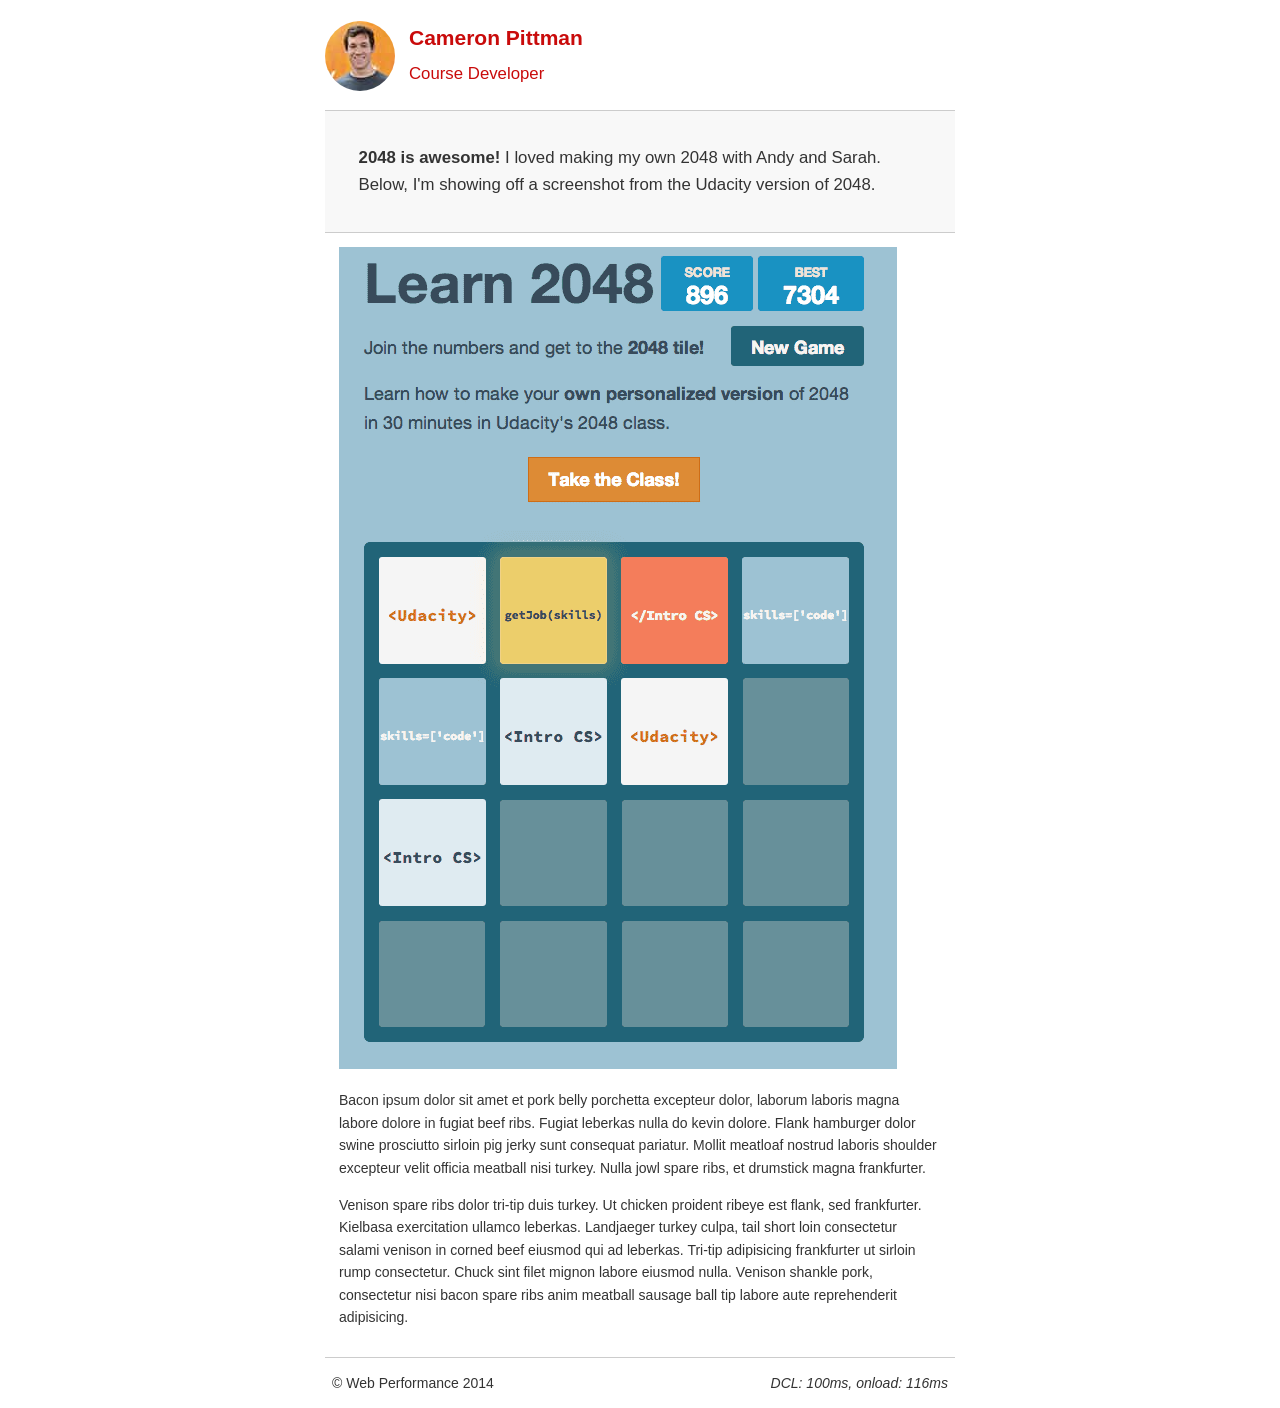
==== project-2048.html @ 45defd02 "split mobile style & minify all" ====
<!DOCTYPE html>
<html lang="en">
  <head>
    <meta charset="utf-8">
    <meta name="viewport" content="width=device-width, initial-scale=1">
    <meta name="description" content="xx">
    <meta name="author" content="xx">
    <title>Cameron Pittman: Portfolio</title>
    <link href="css/style.css" rel="stylesheet">
    <link href="css/print.css" rel="stylesheet" media="print">
    <link rel="stylesheet" href="smart-phone-style.css" media="(max-width:480px) and (orientation: portrait)">
    <script>
      (function(w,g){w['GoogleAnalyticsObject']=g;
      w[g]=w[g]||function(){(w[g].q=w[g].q||[]).push(arguments)};w[g].l=1*new Date();})(window,'ga');
      // Optional TODO: replace with your Google Analytics profile ID.
      ga('create', 'UA-XXXX-Y');
      ga('send', 'pageview');
    </script>
    <script src="//www.google-analytics.com/analytics.js"></script>
    <script src="js/perfmatters.js"></script>
  </head>

  <body>
    <header>
      <a href="/"><img src="img/profilepic.jpg"></a>
      <p>Cameron Pittman<br><span>Course Developer</span></p>
    </header>

    <div class="container">
      <div class="hero">
        <strong>2048 is awesome!</strong> I loved making my own 2048 with Andy and Sarah. Below, I'm showing off a screenshot from the Udacity version of 2048.
      </div>

      <div class="content">

        <img class="img-responsive" src="img/2048.png">

        <p>Bacon ipsum dolor sit amet et pork belly porchetta excepteur dolor, laborum laboris magna labore dolore in fugiat beef ribs. Fugiat leberkas nulla do kevin dolore. Flank hamburger dolor swine prosciutto sirloin pig jerky sunt consequat pariatur. Mollit meatloaf nostrud laboris shoulder excepteur velit officia meatball nisi turkey. Nulla jowl spare ribs, et drumstick magna frankfurter.</p>

        <p>Venison spare ribs dolor tri-tip duis turkey. Ut chicken proident ribeye est flank, sed frankfurter. Kielbasa exercitation ullamco leberkas. Landjaeger turkey culpa, tail short loin consectetur salami venison in corned beef eiusmod qui ad leberkas. Tri-tip adipisicing frankfurter ut sirloin rump consectetur. Chuck sint filet mignon labore eiusmod nulla. Venison shankle pork, consectetur nisi bacon spare ribs anim meatball sausage ball tip labore aute reprehenderit adipisicing.</p>

    </div>

    <footer>
      <p>&copy; Web Performance 2014 <span id="crp-stats"></span></p>
    </footer>
  </body>
</html>
---- css/style.css ----
html{font-size:100%;overflow-y:scroll;-webkit-tap-highlight-color:rgba(0,0,0,0);-ms-text-size-adjust:100%;-webkit-text-size-adjust:none}body{margin:0;font-size:14px;line-height:1.61;font-weight:400}body,button,input,select,textarea{font-family:'Open Sans',sans-serif;color:#333}a{color:#12C}a:visited{color:#61C}a:focus{outline:thin dotted}a:hover,a:active{color:#c00;outline:0}b,strong{font-weight:700}pre,code{font-family:monospace,monospace;font-size:1em}ul,ol{margin:1em 0;padding:0 0 0 20px}img{border:0;max-width:100%}body{background:#fff}header,footer,.container{max-width:45em;margin:0 auto}header{padding:0 .5em;color:#C90B0B}header img{border-radius:40px;float:left}header p{font-size:1.5em;font-weight:700;padding-left:4em}header p span{font-size:.8em;font-weight:400}.hero{padding:2em;background-color:#f8f8f8;font-size:1.2em;border-bottom:1px solid #ccc;border-top:1px solid #ccc}.content{padding:1em 1em}.content li{list-style-type:none;font-size:1.1em}li img{float:left;padding-right:1em}li p{font-size:.9em;font-style:italic}footer{padding:0 .5em;border-top:1px solid #ccc}footer span{float:right;font-style:italic}
---- css/print.css ----
@media print{*{background:transparent!important;color:black!important;text-shadow:none!important;filter:none!important;-ms-filter:none!important}a,a:visited{color:#444!important;text-decoration:underline}a[href]:after{content:" (" attr(href) ")"}tr,img{page-break-inside:avoid}img{max-width:100%!important}@page{margin:.5cm}p,h2,h3{orphans:3;widows:3}h2,h3{page-break-after:avoid}}
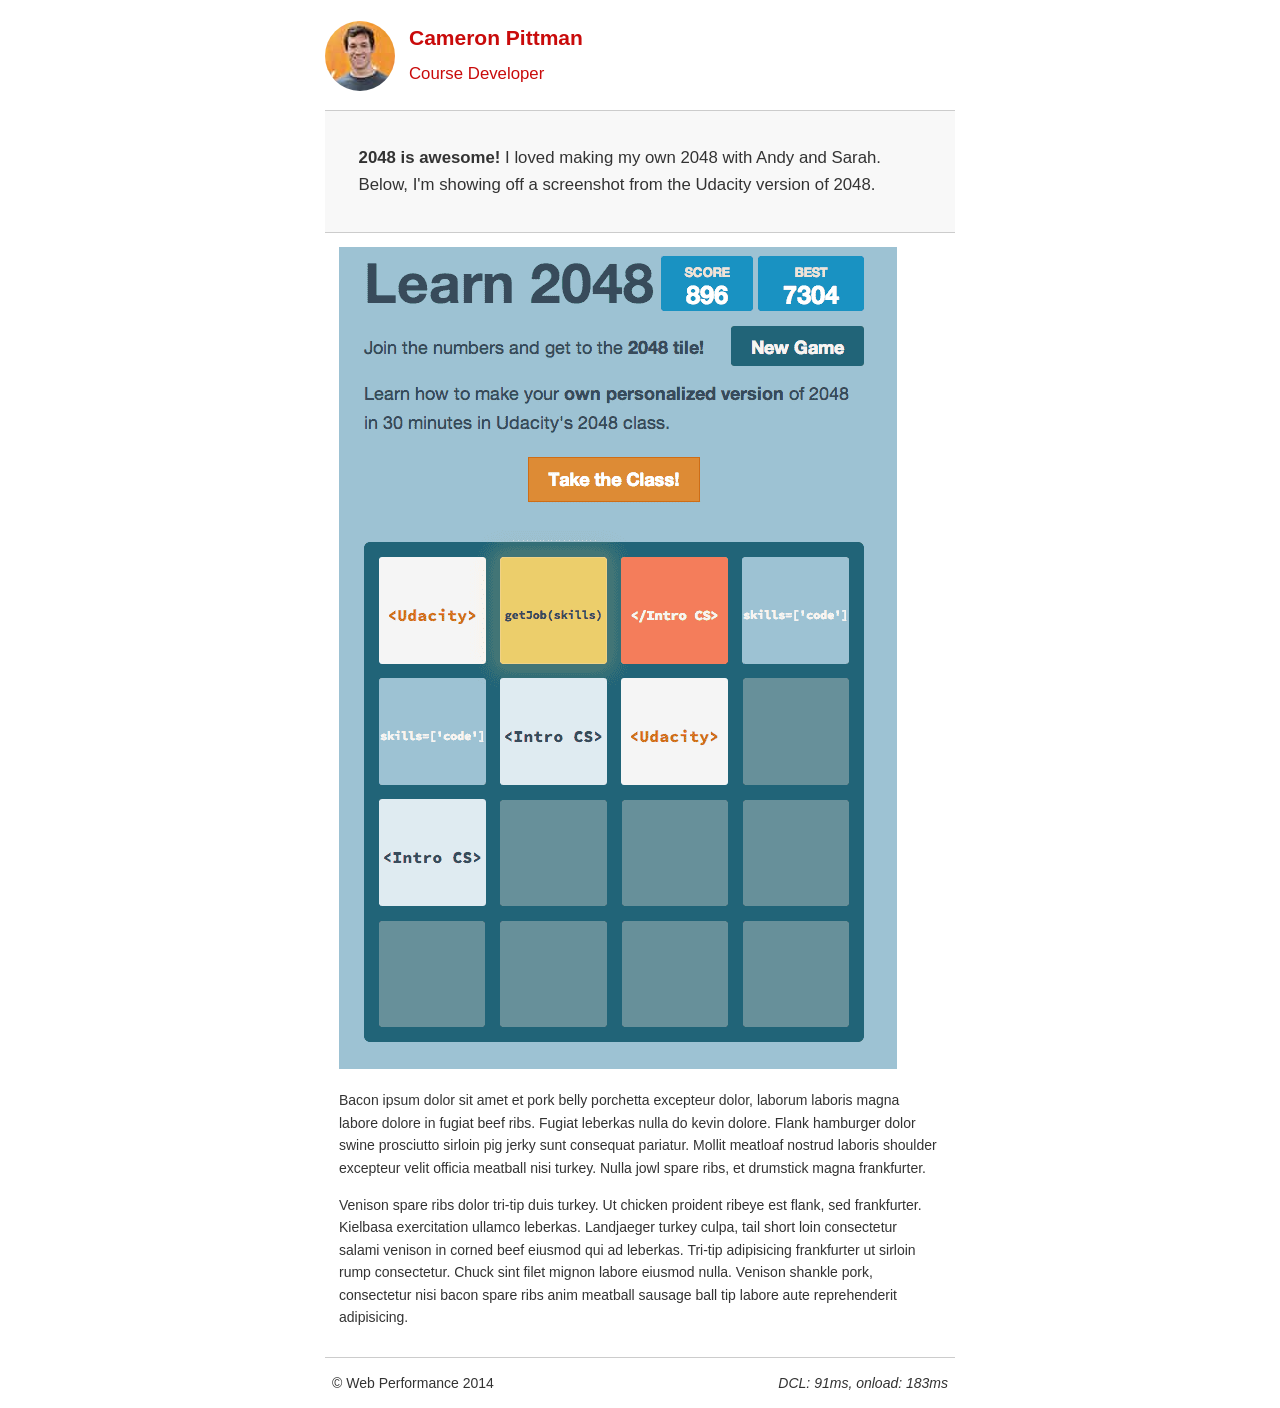
==== commit d3f377f1: "minify html" ====
--- a/project-2048.html
+++ b/project-2048.html
@@ -1,48 +1 @@
-<!DOCTYPE html>
-<html lang="en">
-  <head>
-    <meta charset="utf-8">
-    <meta name="viewport" content="width=device-width, initial-scale=1">
-    <meta name="description" content="xx">
-    <meta name="author" content="xx">
-    <title>Cameron Pittman: Portfolio</title>
-    <link href="css/style.css" rel="stylesheet">
-    <link href="css/print.css" rel="stylesheet" media="print">
-    <link rel="stylesheet" href="smart-phone-style.css" media="(max-width:480px) and (orientation: portrait)">
-    <script>
-      (function(w,g){w['GoogleAnalyticsObject']=g;
-      w[g]=w[g]||function(){(w[g].q=w[g].q||[]).push(arguments)};w[g].l=1*new Date();})(window,'ga');
-      // Optional TODO: replace with your Google Analytics profile ID.
-      ga('create', 'UA-XXXX-Y');
-      ga('send', 'pageview');
-    </script>
-    <script src="//www.google-analytics.com/analytics.js"></script>
-    <script src="js/perfmatters.js"></script>
-  </head>
-
-  <body>
-    <header>
-      <a href="/"><img src="img/profilepic.jpg"></a>
-      <p>Cameron Pittman<br><span>Course Developer</span></p>
-    </header>
-
-    <div class="container">
-      <div class="hero">
-        <strong>2048 is awesome!</strong> I loved making my own 2048 with Andy and Sarah. Below, I'm showing off a screenshot from the Udacity version of 2048.
-      </div>
-
-      <div class="content">
-
-        <img class="img-responsive" src="img/2048.png">
-
-        <p>Bacon ipsum dolor sit amet et pork belly porchetta excepteur dolor, laborum laboris magna labore dolore in fugiat beef ribs. Fugiat leberkas nulla do kevin dolore. Flank hamburger dolor swine prosciutto sirloin pig jerky sunt consequat pariatur. Mollit meatloaf nostrud laboris shoulder excepteur velit officia meatball nisi turkey. Nulla jowl spare ribs, et drumstick magna frankfurter.</p>
-
-        <p>Venison spare ribs dolor tri-tip duis turkey. Ut chicken proident ribeye est flank, sed frankfurter. Kielbasa exercitation ullamco leberkas. Landjaeger turkey culpa, tail short loin consectetur salami venison in corned beef eiusmod qui ad leberkas. Tri-tip adipisicing frankfurter ut sirloin rump consectetur. Chuck sint filet mignon labore eiusmod nulla. Venison shankle pork, consectetur nisi bacon spare ribs anim meatball sausage ball tip labore aute reprehenderit adipisicing.</p>
-
-    </div>
-
-    <footer>
-      <p>&copy; Web Performance 2014 <span id="crp-stats"></span></p>
-    </footer>
-  </body>
-</html>
+<!DOCTYPE html><html lang="en"><head><meta charset="utf-8"><meta name="viewport" content="width=device-width, initial-scale=1"><meta name="description" content="xx"><meta name="author" content="xx"><title>Cameron Pittman: Portfolio</title><link href="css/style.css" rel="stylesheet"><link href="css/print.css" rel="stylesheet" media="print"><link rel="stylesheet" href="smart-phone-style.css" media="(max-width:480px) and (orientation: portrait)"> <script>(function(w,g){w['GoogleAnalyticsObject']=g;w[g]=w[g]||function(){(w[g].q=w[g].q||[]).push(arguments)};w[g].l=1*new Date();})(window,'ga');ga('create','UA-XXXX-Y');ga('send','pageview');</script> <script src="//www.google-analytics.com/analytics.js"></script> <script src="js/perfmatters.js"></script> </head><body> <header> <a href="/"><img src="img/profilepic.jpg"></a><p>Cameron Pittman<br><span>Course Developer</span></p> </header><div class="container"><div class="hero"> <strong>2048 is awesome!</strong> I loved making my own 2048 with Andy and Sarah. Below, I'm showing off a screenshot from the Udacity version of 2048.</div><div class="content"><img class="img-responsive" src="img/2048.png"><p>Bacon ipsum dolor sit amet et pork belly porchetta excepteur dolor, laborum laboris magna labore dolore in fugiat beef ribs. Fugiat leberkas nulla do kevin dolore. Flank hamburger dolor swine prosciutto sirloin pig jerky sunt consequat pariatur. Mollit meatloaf nostrud laboris shoulder excepteur velit officia meatball nisi turkey. Nulla jowl spare ribs, et drumstick magna frankfurter.</p><p>Venison spare ribs dolor tri-tip duis turkey. Ut chicken proident ribeye est flank, sed frankfurter. Kielbasa exercitation ullamco leberkas. Landjaeger turkey culpa, tail short loin consectetur salami venison in corned beef eiusmod qui ad leberkas. Tri-tip adipisicing frankfurter ut sirloin rump consectetur. Chuck sint filet mignon labore eiusmod nulla. Venison shankle pork, consectetur nisi bacon spare ribs anim meatball sausage ball tip labore aute reprehenderit adipisicing.</p></div><footer><p>&copy; Web Performance 2014 <span id="crp-stats"></span></p> </footer></body></html>
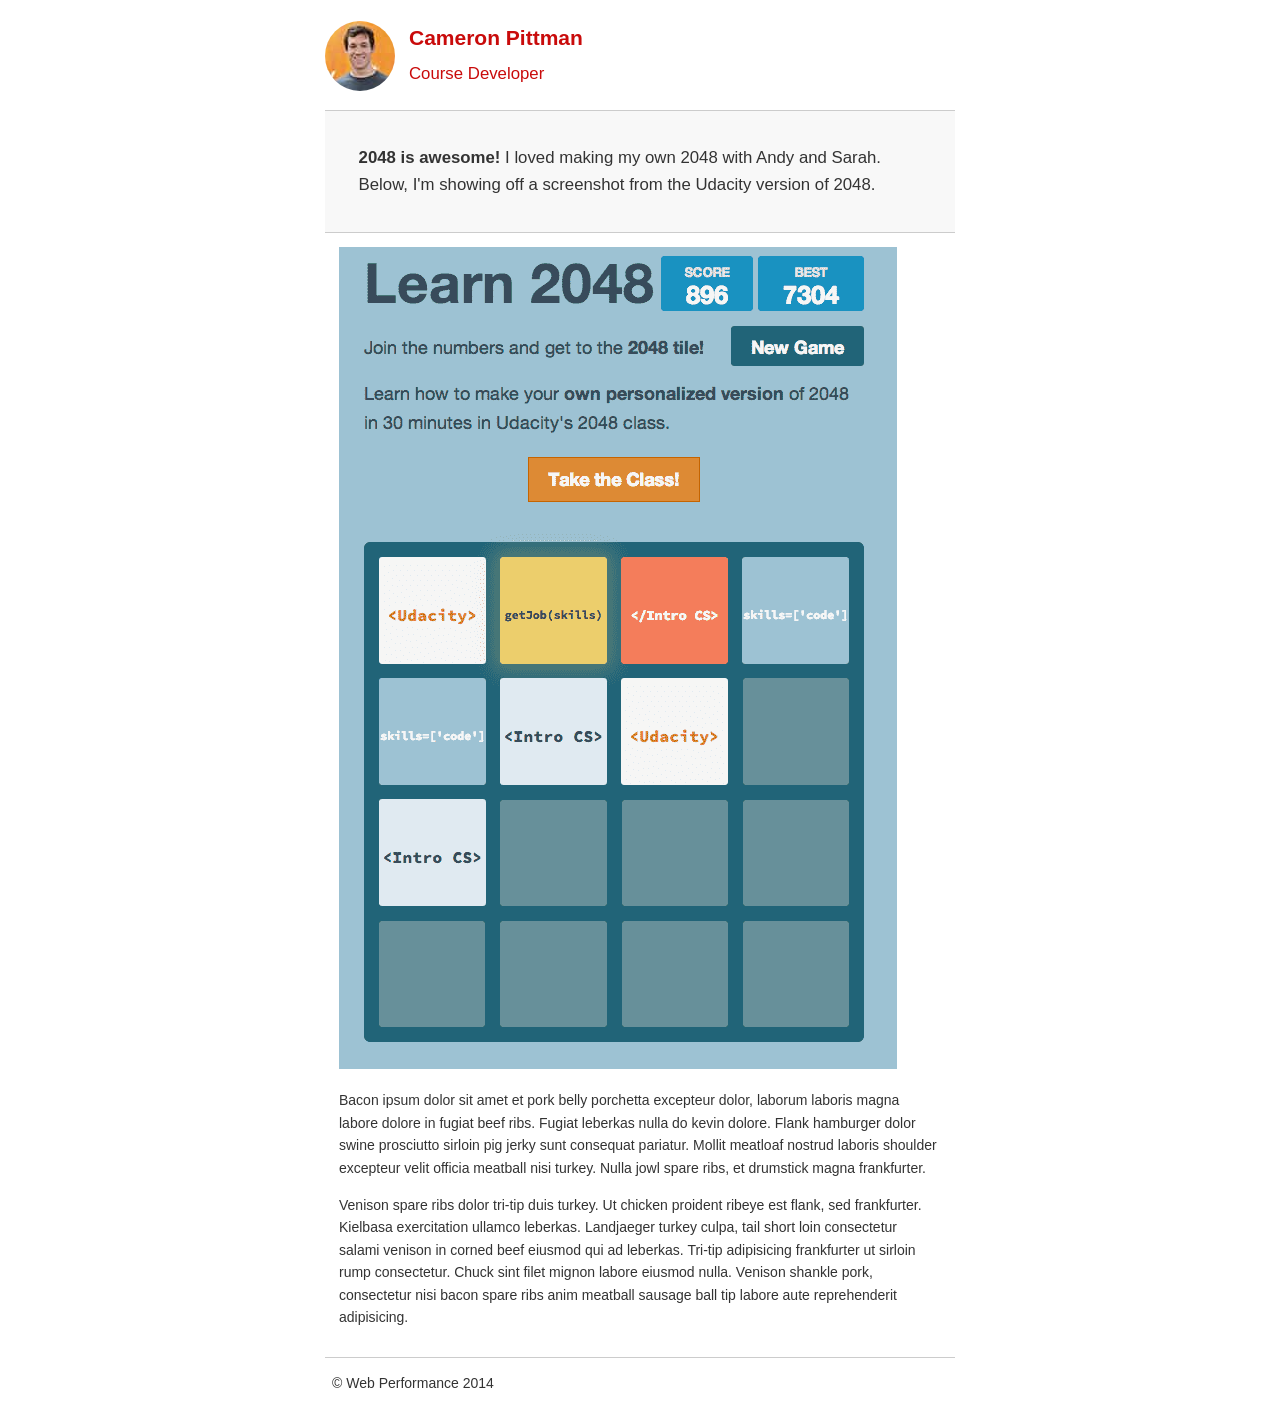
==== commit de3735a4: "edit for performance" ====
--- a/project-2048.html
+++ b/project-2048.html
@@ -1 +1,52 @@
-<!DOCTYPE html><html lang="en"><head><meta charset="utf-8"><meta name="viewport" content="width=device-width, initial-scale=1"><meta name="description" content="xx"><meta name="author" content="xx"><title>Cameron Pittman: Portfolio</title><link href="css/style.css" rel="stylesheet"><link href="css/print.css" rel="stylesheet" media="print"><link rel="stylesheet" href="smart-phone-style.css" media="(max-width:480px) and (orientation: portrait)"> <script>(function(w,g){w['GoogleAnalyticsObject']=g;w[g]=w[g]||function(){(w[g].q=w[g].q||[]).push(arguments)};w[g].l=1*new Date();})(window,'ga');ga('create','UA-XXXX-Y');ga('send','pageview');</script> <script src="//www.google-analytics.com/analytics.js"></script> <script src="js/perfmatters.js"></script> </head><body> <header> <a href="/"><img src="img/profilepic.jpg"></a><p>Cameron Pittman<br><span>Course Developer</span></p> </header><div class="container"><div class="hero"> <strong>2048 is awesome!</strong> I loved making my own 2048 with Andy and Sarah. Below, I'm showing off a screenshot from the Udacity version of 2048.</div><div class="content"><img class="img-responsive" src="img/2048.png"><p>Bacon ipsum dolor sit amet et pork belly porchetta excepteur dolor, laborum laboris magna labore dolore in fugiat beef ribs. Fugiat leberkas nulla do kevin dolore. Flank hamburger dolor swine prosciutto sirloin pig jerky sunt consequat pariatur. Mollit meatloaf nostrud laboris shoulder excepteur velit officia meatball nisi turkey. Nulla jowl spare ribs, et drumstick magna frankfurter.</p><p>Venison spare ribs dolor tri-tip duis turkey. Ut chicken proident ribeye est flank, sed frankfurter. Kielbasa exercitation ullamco leberkas. Landjaeger turkey culpa, tail short loin consectetur salami venison in corned beef eiusmod qui ad leberkas. Tri-tip adipisicing frankfurter ut sirloin rump consectetur. Chuck sint filet mignon labore eiusmod nulla. Venison shankle pork, consectetur nisi bacon spare ribs anim meatball sausage ball tip labore aute reprehenderit adipisicing.</p></div><footer><p>&copy; Web Performance 2014 <span id="crp-stats"></span></p> </footer></body></html>+<!DOCTYPE html>
+<html lang="en">
+  <head>
+    <meta charset="utf-8">
+    <meta name="viewport" content="width=device-width, initial-scale=1">
+    <meta name="description" content=" FILL ME IN ">
+    <meta name="author" content=" FILL ME IN ">
+    <title>Cameron Pittman: Portfolio</title>
+
+    <link href="css/style.css" rel="stylesheet">
+    <link href="css/print.css" rel="stylesheet" media="print">
+    <link rel="stylesheet" href="css/Smartphones.css" media="max-width: 480px">
+    
+    <script async src="//www.google-analytics.com/analytics.js"></script>
+    <script src="js/perfmatters.js"></script>
+  </head>
+
+  <body>
+    <header>
+      <a href="/"><img src="img/profilepic.jpg"></a>
+      <p>Cameron Pittman<br><span>Course Developer</span></p>
+    </header>
+
+    <div class="container">
+      <div class="hero">
+        <strong>2048 is awesome!</strong> I loved making my own 2048 with Andy and Sarah. Below, I'm showing off a screenshot from the Udacity version of 2048.
+      </div>
+
+      <div class="content">
+
+        <img class="img-responsive" src="img/2048.png">
+
+        <p>Bacon ipsum dolor sit amet et pork belly porchetta excepteur dolor, laborum laboris magna labore dolore in fugiat beef ribs. Fugiat leberkas nulla do kevin dolore. Flank hamburger dolor swine prosciutto sirloin pig jerky sunt consequat pariatur. Mollit meatloaf nostrud laboris shoulder excepteur velit officia meatball nisi turkey. Nulla jowl spare ribs, et drumstick magna frankfurter.</p>
+
+        <p>Venison spare ribs dolor tri-tip duis turkey. Ut chicken proident ribeye est flank, sed frankfurter. Kielbasa exercitation ullamco leberkas. Landjaeger turkey culpa, tail short loin consectetur salami venison in corned beef eiusmod qui ad leberkas. Tri-tip adipisicing frankfurter ut sirloin rump consectetur. Chuck sint filet mignon labore eiusmod nulla. Venison shankle pork, consectetur nisi bacon spare ribs anim meatball sausage ball tip labore aute reprehenderit adipisicing.</p>
+
+    </div>
+
+    <footer>
+      <p>&copy; Web Performance 2014 <span id="crp-stats"></span></p>
+    </footer>
+
+    <script>
+      (function(w,g){w['GoogleAnalyticsObject']=g;
+      w[g]=w[g]||function(){(w[g].q=w[g].q||[]).push(arguments)};w[g].l=1*new Date();})(window,'ga');
+
+      // Optional TODO: replace with your Google Analytics profile ID.
+      ga('create', 'UA-XXXX-Y');
+      ga('send', 'pageview');
+    </script>
+  </body>
+</html>
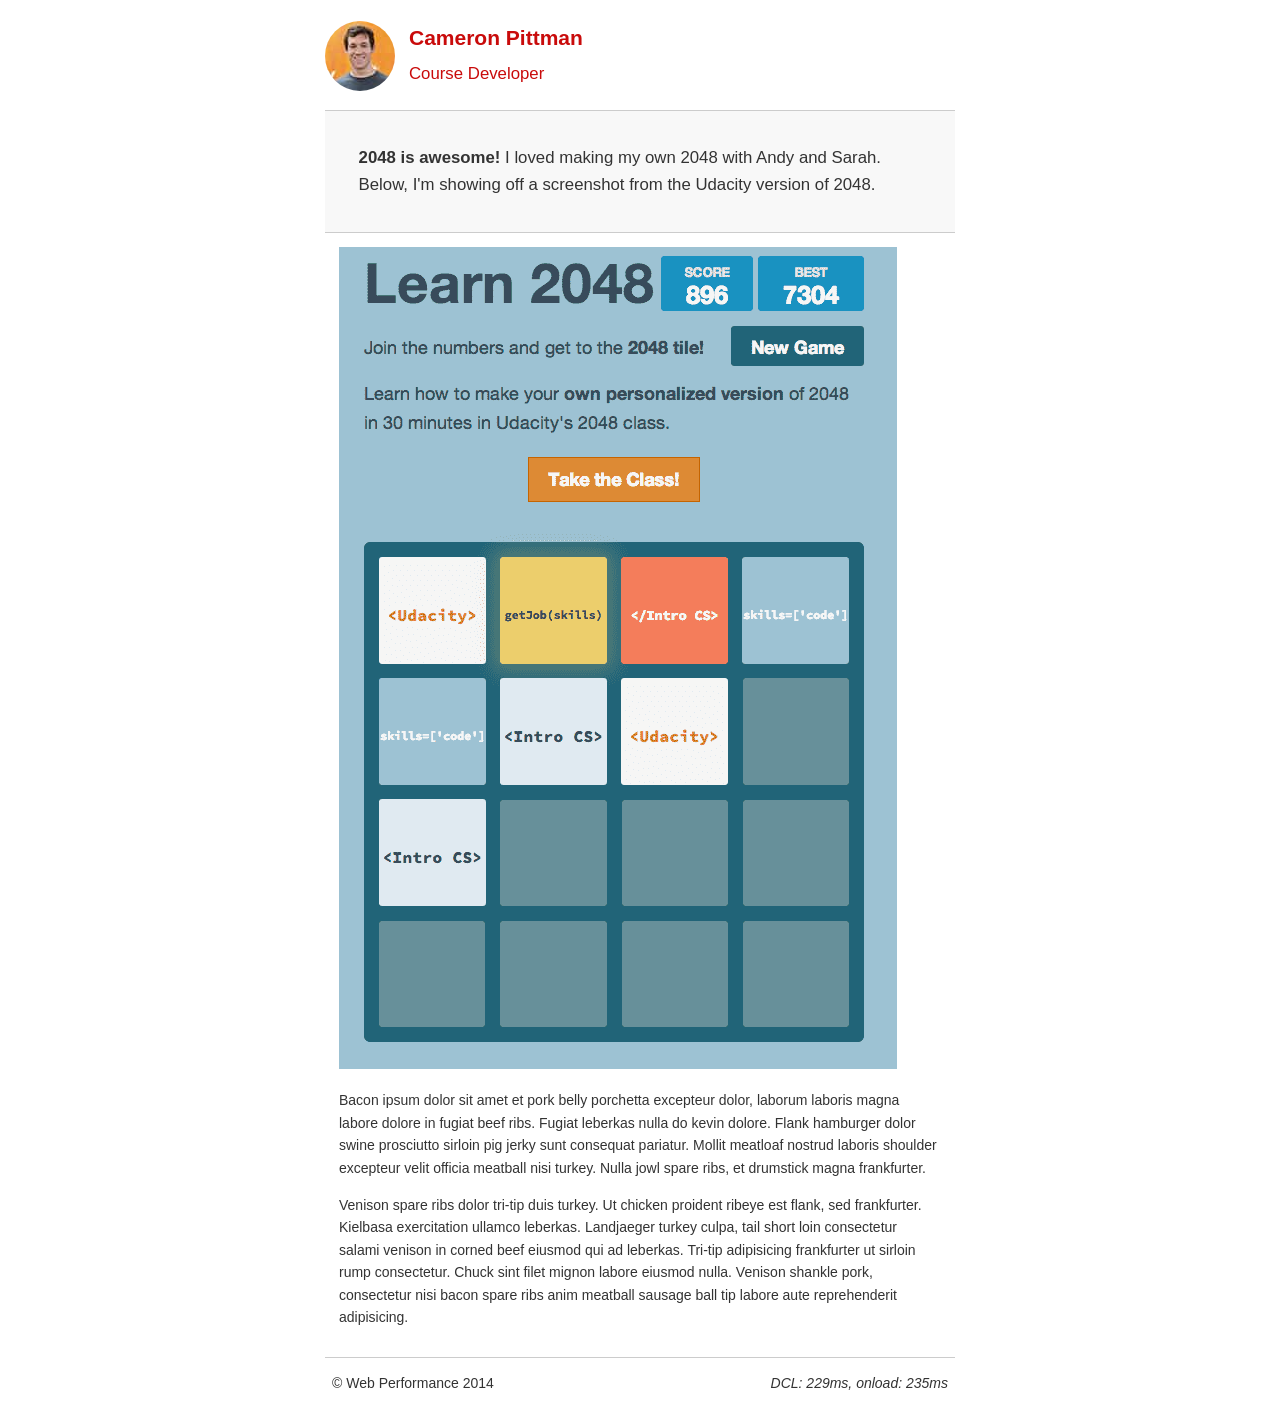
==== commit 7893ee30: "minify html" ====
--- a/project-2048.html
+++ b/project-2048.html
@@ -1,52 +1 @@
-<!DOCTYPE html>
-<html lang="en">
-  <head>
-    <meta charset="utf-8">
-    <meta name="viewport" content="width=device-width, initial-scale=1">
-    <meta name="description" content=" FILL ME IN ">
-    <meta name="author" content=" FILL ME IN ">
-    <title>Cameron Pittman: Portfolio</title>
-
-    <link href="css/style.css" rel="stylesheet">
-    <link href="css/print.css" rel="stylesheet" media="print">
-    <link rel="stylesheet" href="css/Smartphones.css" media="max-width: 480px">
-    
-    <script async src="//www.google-analytics.com/analytics.js"></script>
-    <script src="js/perfmatters.js"></script>
-  </head>
-
-  <body>
-    <header>
-      <a href="/"><img src="img/profilepic.jpg"></a>
-      <p>Cameron Pittman<br><span>Course Developer</span></p>
-    </header>
-
-    <div class="container">
-      <div class="hero">
-        <strong>2048 is awesome!</strong> I loved making my own 2048 with Andy and Sarah. Below, I'm showing off a screenshot from the Udacity version of 2048.
-      </div>
-
-      <div class="content">
-
-        <img class="img-responsive" src="img/2048.png">
-
-        <p>Bacon ipsum dolor sit amet et pork belly porchetta excepteur dolor, laborum laboris magna labore dolore in fugiat beef ribs. Fugiat leberkas nulla do kevin dolore. Flank hamburger dolor swine prosciutto sirloin pig jerky sunt consequat pariatur. Mollit meatloaf nostrud laboris shoulder excepteur velit officia meatball nisi turkey. Nulla jowl spare ribs, et drumstick magna frankfurter.</p>
-
-        <p>Venison spare ribs dolor tri-tip duis turkey. Ut chicken proident ribeye est flank, sed frankfurter. Kielbasa exercitation ullamco leberkas. Landjaeger turkey culpa, tail short loin consectetur salami venison in corned beef eiusmod qui ad leberkas. Tri-tip adipisicing frankfurter ut sirloin rump consectetur. Chuck sint filet mignon labore eiusmod nulla. Venison shankle pork, consectetur nisi bacon spare ribs anim meatball sausage ball tip labore aute reprehenderit adipisicing.</p>
-
-    </div>
-
-    <footer>
-      <p>&copy; Web Performance 2014 <span id="crp-stats"></span></p>
-    </footer>
-
-    <script>
-      (function(w,g){w['GoogleAnalyticsObject']=g;
-      w[g]=w[g]||function(){(w[g].q=w[g].q||[]).push(arguments)};w[g].l=1*new Date();})(window,'ga');
-
-      // Optional TODO: replace with your Google Analytics profile ID.
-      ga('create', 'UA-XXXX-Y');
-      ga('send', 'pageview');
-    </script>
-  </body>
-</html>
+<!DOCTYPE html><html lang="en"> <head> <meta charset="utf-8"> <meta name="viewport" content="width=device-width, initial-scale=1"> <meta name="description" content=" FILL ME IN "> <meta name="author" content=" FILL ME IN "> <title>Cameron Pittman: Portfolio</title> <link href="css/style.css" rel="stylesheet"> <link href="css/print.css" rel="stylesheet" media="print"> <link rel="stylesheet" href="css/Smartphones.css" media="max-width: 480px"> <script async src="//www.google-analytics.com/analytics.js"></script> <script async src="js/perfmatters.js"></script> </head> <body> <header> <a href="/"><img src="img/profilepic.jpg"></a> <p>Cameron Pittman<br><span>Course Developer</span></p></header> <div class="container"> <div class="hero"> <strong>2048 is awesome!</strong> I loved making my own 2048 with Andy and Sarah. Below, I'm showing off a screenshot from the Udacity version of 2048. </div><div class="content"> <img class="img-responsive" src="img/2048.png"> <p>Bacon ipsum dolor sit amet et pork belly porchetta excepteur dolor, laborum laboris magna labore dolore in fugiat beef ribs. Fugiat leberkas nulla do kevin dolore. Flank hamburger dolor swine prosciutto sirloin pig jerky sunt consequat pariatur. Mollit meatloaf nostrud laboris shoulder excepteur velit officia meatball nisi turkey. Nulla jowl spare ribs, et drumstick magna frankfurter.</p><p>Venison spare ribs dolor tri-tip duis turkey. Ut chicken proident ribeye est flank, sed frankfurter. Kielbasa exercitation ullamco leberkas. Landjaeger turkey culpa, tail short loin consectetur salami venison in corned beef eiusmod qui ad leberkas. Tri-tip adipisicing frankfurter ut sirloin rump consectetur. Chuck sint filet mignon labore eiusmod nulla. Venison shankle pork, consectetur nisi bacon spare ribs anim meatball sausage ball tip labore aute reprehenderit adipisicing.</p></div><footer> <p>&copy; Web Performance 2014 <span id="crp-stats"></span></p></footer> <script>(function(w,g){w['GoogleAnalyticsObject']=g; w[g]=w[g]||function(){(w[g].q=w[g].q||[]).push(arguments)};w[g].l=1*new Date();})(window,'ga'); // Optional TODO: replace with your Google Analytics profile ID. ga('create', 'UA-XXXX-Y'); ga('send', 'pageview'); </script> </body></html>
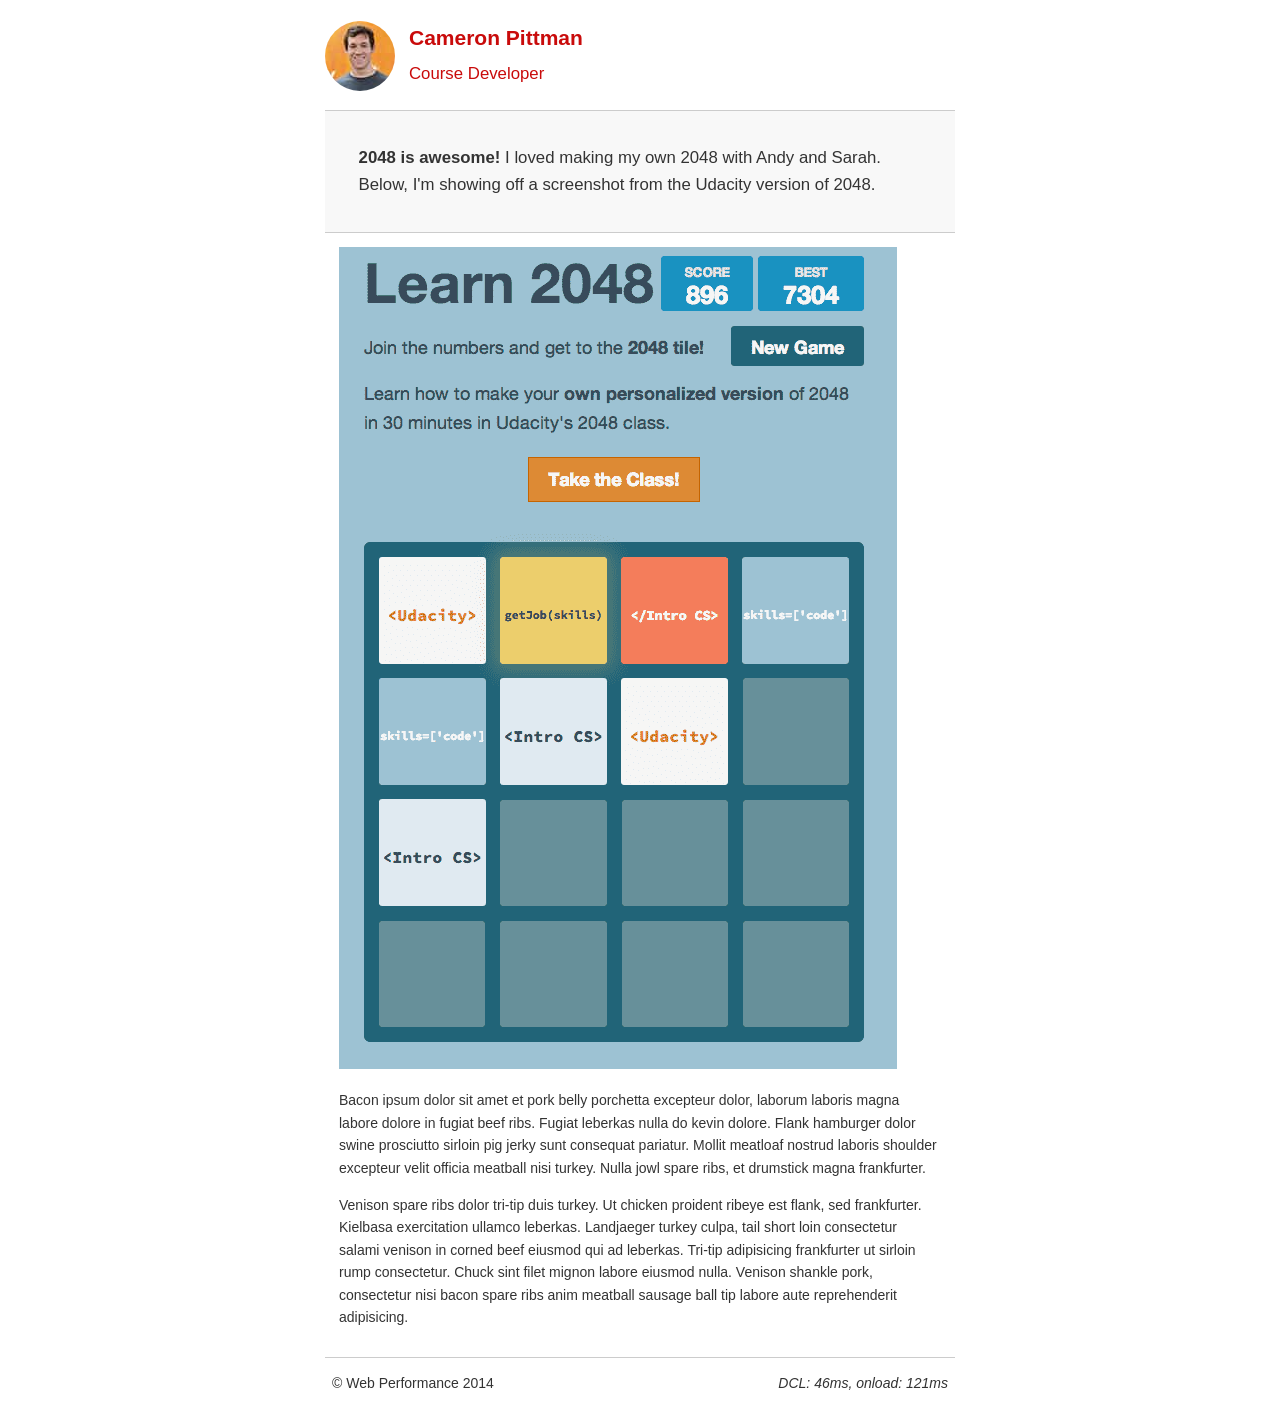
==== commit 57efa3d1: "inline style.css" ====
--- a/project-2048.html
+++ b/project-2048.html
@@ -1 +1,3 @@
-<!DOCTYPE html><html lang="en"> <head> <meta charset="utf-8"> <meta name="viewport" content="width=device-width, initial-scale=1"> <meta name="description" content=" FILL ME IN "> <meta name="author" content=" FILL ME IN "> <title>Cameron Pittman: Portfolio</title> <link href="css/style.css" rel="stylesheet"> <link href="css/print.css" rel="stylesheet" media="print"> <link rel="stylesheet" href="css/Smartphones.css" media="max-width: 480px"> <script async src="//www.google-analytics.com/analytics.js"></script> <script async src="js/perfmatters.js"></script> </head> <body> <header> <a href="/"><img src="img/profilepic.jpg"></a> <p>Cameron Pittman<br><span>Course Developer</span></p></header> <div class="container"> <div class="hero"> <strong>2048 is awesome!</strong> I loved making my own 2048 with Andy and Sarah. Below, I'm showing off a screenshot from the Udacity version of 2048. </div><div class="content"> <img class="img-responsive" src="img/2048.png"> <p>Bacon ipsum dolor sit amet et pork belly porchetta excepteur dolor, laborum laboris magna labore dolore in fugiat beef ribs. Fugiat leberkas nulla do kevin dolore. Flank hamburger dolor swine prosciutto sirloin pig jerky sunt consequat pariatur. Mollit meatloaf nostrud laboris shoulder excepteur velit officia meatball nisi turkey. Nulla jowl spare ribs, et drumstick magna frankfurter.</p><p>Venison spare ribs dolor tri-tip duis turkey. Ut chicken proident ribeye est flank, sed frankfurter. Kielbasa exercitation ullamco leberkas. Landjaeger turkey culpa, tail short loin consectetur salami venison in corned beef eiusmod qui ad leberkas. Tri-tip adipisicing frankfurter ut sirloin rump consectetur. Chuck sint filet mignon labore eiusmod nulla. Venison shankle pork, consectetur nisi bacon spare ribs anim meatball sausage ball tip labore aute reprehenderit adipisicing.</p></div><footer> <p>&copy; Web Performance 2014 <span id="crp-stats"></span></p></footer> <script>(function(w,g){w['GoogleAnalyticsObject']=g; w[g]=w[g]||function(){(w[g].q=w[g].q||[]).push(arguments)};w[g].l=1*new Date();})(window,'ga'); // Optional TODO: replace with your Google Analytics profile ID. ga('create', 'UA-XXXX-Y'); ga('send', 'pageview'); </script> </body></html>+<!DOCTYPE html><html lang="en"> <head> <meta charset="utf-8"> <meta name="viewport" content="width=device-width, initial-scale=1"> <meta name="description" content=" FILL ME IN "> <meta name="author" content=" FILL ME IN "> <title>Cameron Pittman: Portfolio</title> <style>
+    html{font-size:100%;overflow-y:scroll;-webkit-tap-highlight-color:rgba(0,0,0,0);-ms-text-size-adjust:100%;-webkit-text-size-adjust:none}body{margin:0;font-size:14px;line-height:1.61;font-weight:400}body,button,input,select,textarea{font-family:'Open Sans',sans-serif;color:#333}a{color:#12C}a:visited{color:#61C}a:focus{outline:thin dotted}a:hover,a:active{color:#c00;outline:0}b,strong{font-weight:700}pre,code{font-family:monospace,monospace;font-size:1em}ul,ol{margin:1em 0;padding:0 0 0 20px}img{border:0;max-width:100%}body{background:#fff}header,footer,.container{max-width:45em;margin:0 auto}header{padding:0 .5em;color:#C90B0B}header img{border-radius:40px;float:left}header p{font-size:1.5em;font-weight:700;padding-left:4em}header p span{font-size:.8em;font-weight:400}.hero{padding:2em;background-color:#f8f8f8;font-size:1.2em;border-bottom:1px solid #ccc;border-top:1px solid #ccc}.content{padding:1em 1em}.content li{list-style-type:none;font-size:1.1em}li img{float:left;padding-right:1em}li p{font-size:.9em;font-style:italic}footer{padding:0 .5em;border-top:1px solid #ccc}footer span{float:right;font-style:italic}
+  </style> <link href="css/print.css" rel="stylesheet" media="print"> <link rel="stylesheet" href="css/smart-phone-style.css" media="max-width: 480px"> <script async src="//www.google-analytics.com/analytics.js"></script> <script async src="js/perfmatters.js"></script> </head> <body> <header> <a href="/"><img src="img/profilepic.jpg"></a> <p>Cameron Pittman<br><span>Course Developer</span></p></header> <div class="container"> <div class="hero"> <strong>2048 is awesome!</strong> I loved making my own 2048 with Andy and Sarah. Below, I'm showing off a screenshot from the Udacity version of 2048. </div><div class="content"> <img class="img-responsive" src="img/2048.png"> <p>Bacon ipsum dolor sit amet et pork belly porchetta excepteur dolor, laborum laboris magna labore dolore in fugiat beef ribs. Fugiat leberkas nulla do kevin dolore. Flank hamburger dolor swine prosciutto sirloin pig jerky sunt consequat pariatur. Mollit meatloaf nostrud laboris shoulder excepteur velit officia meatball nisi turkey. Nulla jowl spare ribs, et drumstick magna frankfurter.</p><p>Venison spare ribs dolor tri-tip duis turkey. Ut chicken proident ribeye est flank, sed frankfurter. Kielbasa exercitation ullamco leberkas. Landjaeger turkey culpa, tail short loin consectetur salami venison in corned beef eiusmod qui ad leberkas. Tri-tip adipisicing frankfurter ut sirloin rump consectetur. Chuck sint filet mignon labore eiusmod nulla. Venison shankle pork, consectetur nisi bacon spare ribs anim meatball sausage ball tip labore aute reprehenderit adipisicing.</p></div><footer> <p>&copy; Web Performance 2014 <span id="crp-stats"></span></p></footer> <script>(function(w,g){w['GoogleAnalyticsObject']=g; w[g]=w[g]||function(){(w[g].q=w[g].q||[]).push(arguments)};w[g].l=1*new Date();})(window,'ga'); // Optional TODO: replace with your Google Analytics profile ID. ga('create', 'UA-XXXX-Y'); ga('send', 'pageview'); </script> </body></html>
--- a/css/smart-phone-style.css
+++ b/css/smart-phone-style.css
@@ -0,0 +1 @@
+@media only screen and (max-width:480px){body{font-size:12px}header p{padding-left:4.5em}}
